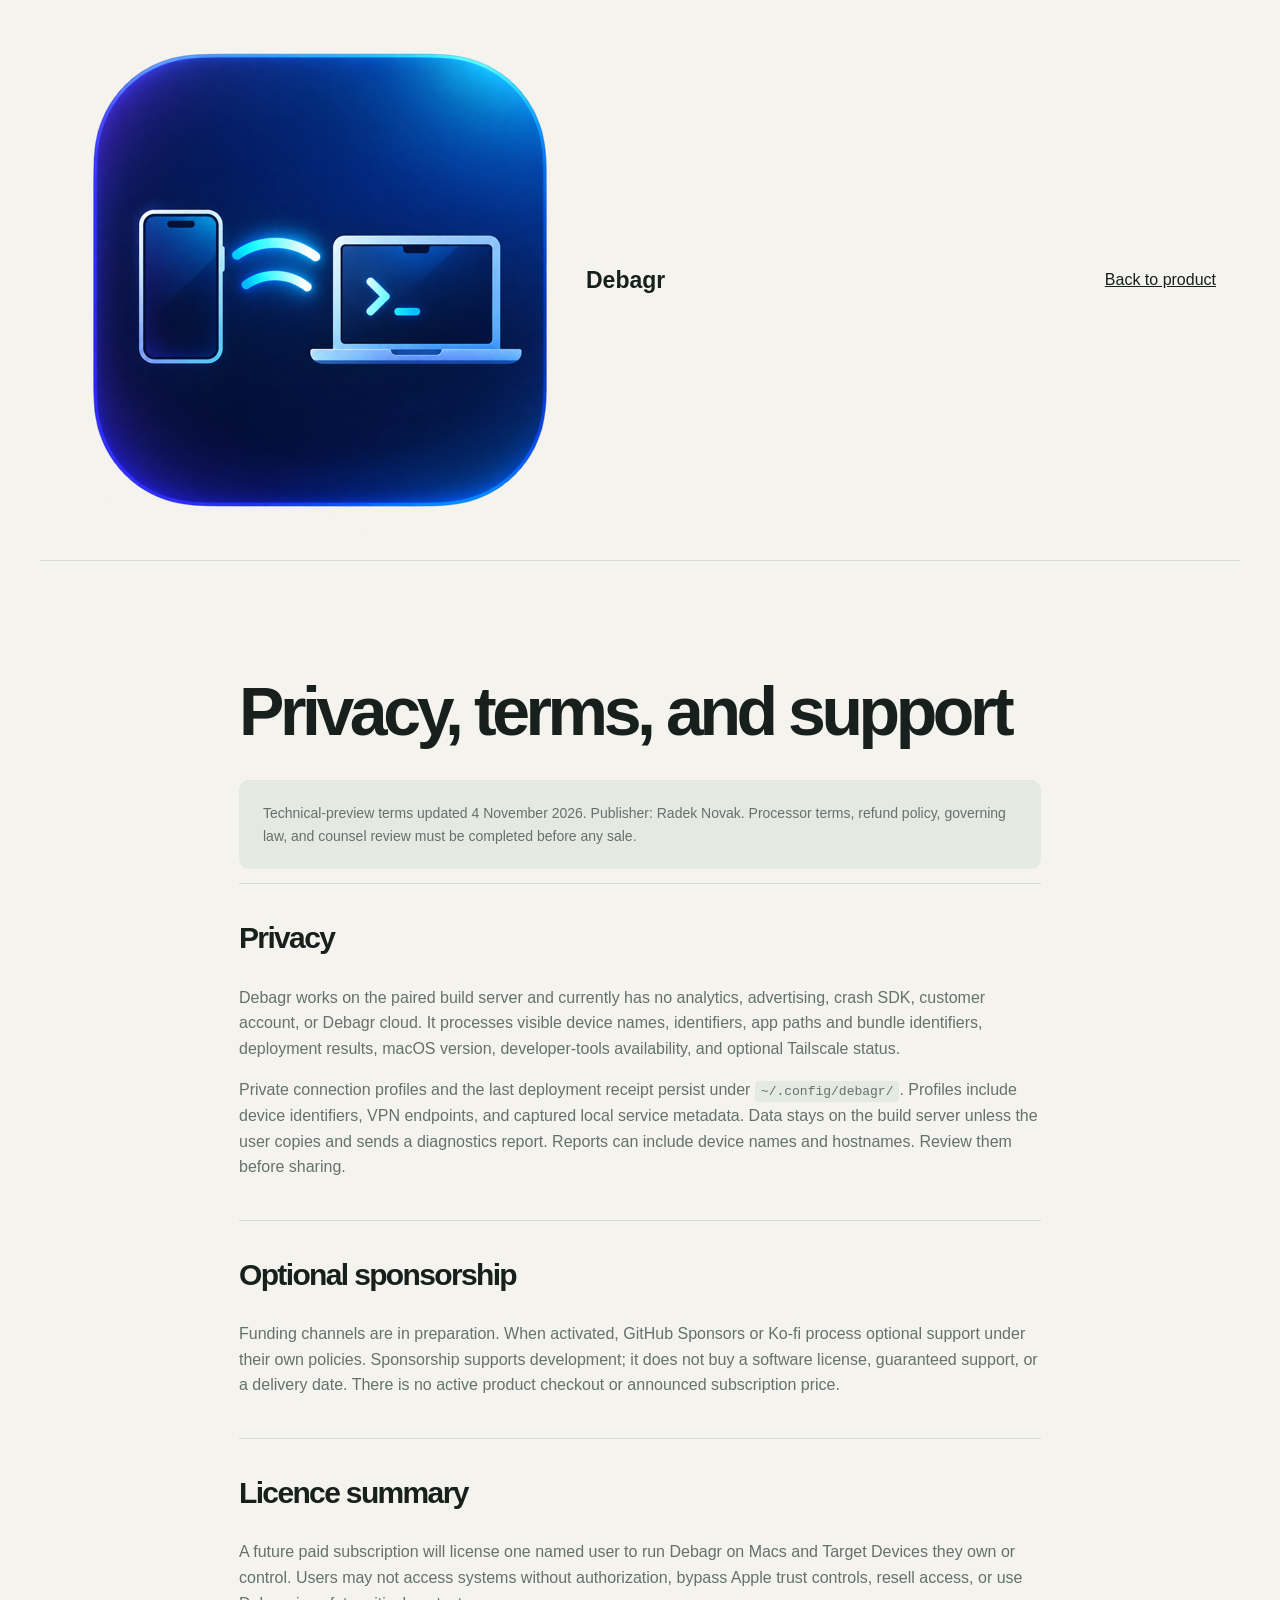
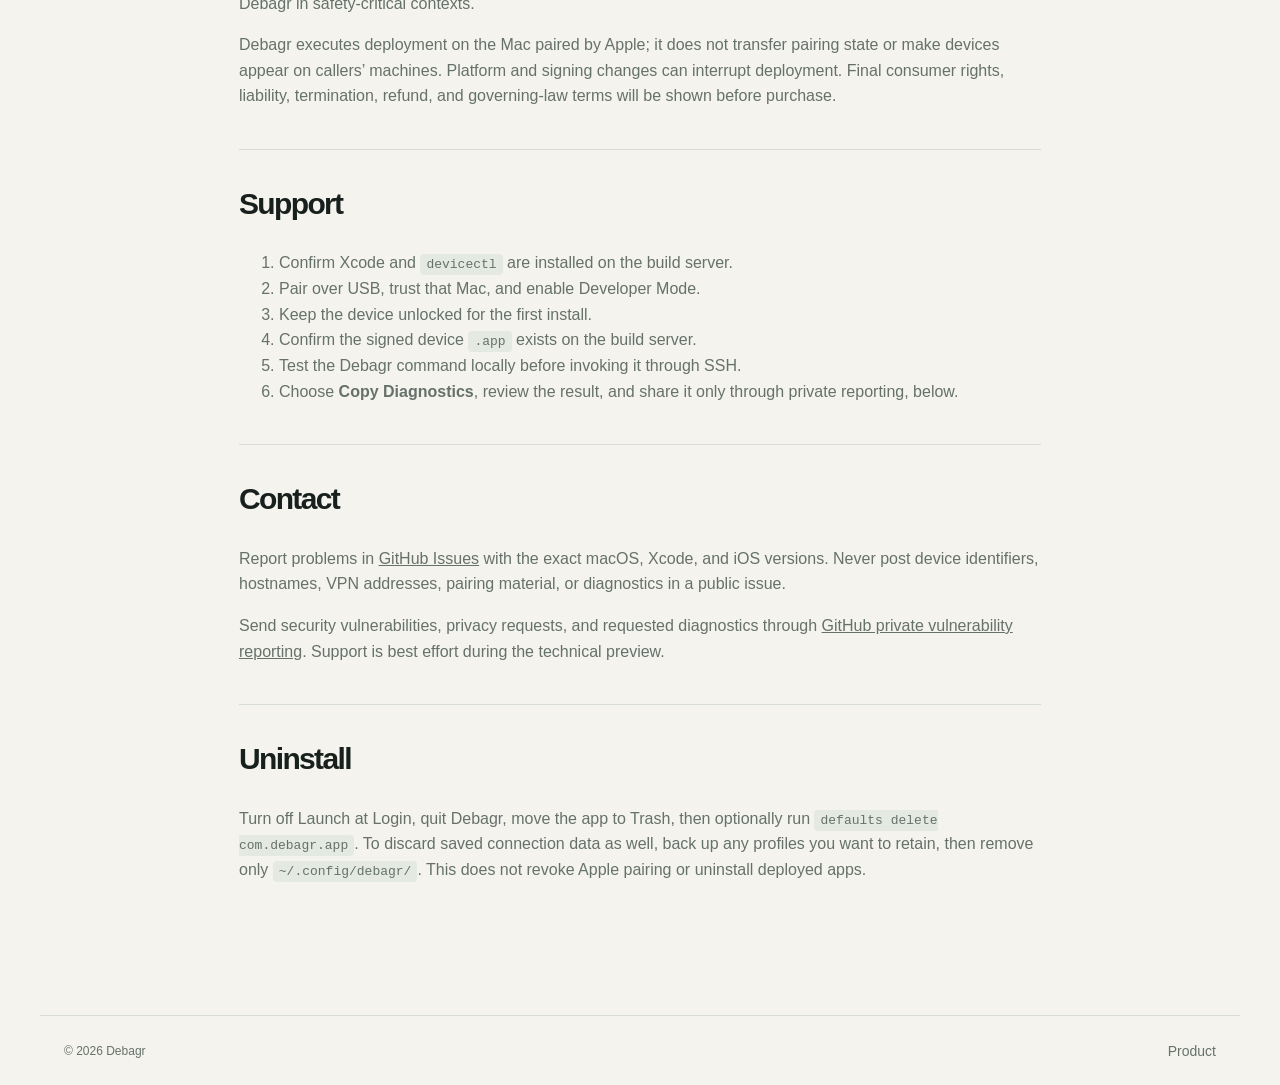
==== legal.html @ 0820b7c9 "Publish Debagr launch site Static copy of Marketing/site from the Debagr repository for the 0.2.0 te" ====
<!doctype html>
<html lang="en">
  <head>
    <meta charset="utf-8">
    <meta name="viewport" content="width=device-width, initial-scale=1">
    <title>Debagr — privacy, terms, and support</title>
    <link rel="icon" href="assets/app-icon.png">
    <link rel="stylesheet" href="styles.css">
  </head>
  <body>
    <nav><a class="brand" href="index.html"><img src="assets/app-icon.png" alt="">Debagr</a><a href="index.html">Back to product</a></nav>
    <main class="legal">
      <h1>Privacy, terms, and support</h1>
      <p class="warning">Technical-preview terms updated 4 November 2026. Publisher: Radek Novak. Processor terms, refund policy, governing law, and counsel review must be completed before any sale.</p>

      <section><h2>Privacy</h2><p>Debagr works on the paired build server and currently has no analytics, advertising, crash SDK, customer account, or Debagr cloud. It processes visible device names, identifiers, app paths and bundle identifiers, deployment results, macOS version, developer-tools availability, and optional Tailscale status.</p><p>Private connection profiles and the last deployment receipt persist under <code>~/.config/debagr/</code>. Profiles include device identifiers, VPN endpoints, and captured local service metadata. Data stays on the build server unless the user copies and sends a diagnostics report. Reports can include device names and hostnames. Review them before sharing.</p></section>

      <section><h2>Optional sponsorship</h2><p>Funding channels are in preparation. When activated, GitHub Sponsors or Ko-fi process optional support under their own policies. Sponsorship supports development; it does not buy a software license, guaranteed support, or a delivery date. There is no active product checkout or announced subscription price.</p></section>

      <section><h2>Licence summary</h2><p>A future paid subscription will license one named user to run Debagr on Macs and Target Devices they own or control. Users may not access systems without authorization, bypass Apple trust controls, resell access, or use Debagr in safety-critical contexts.</p><p>Debagr executes deployment on the Mac paired by Apple; it does not transfer pairing state or make devices appear on callers’ machines. Platform and signing changes can interrupt deployment. Final consumer rights, liability, termination, refund, and governing-law terms will be shown before purchase.</p></section>

      <section><h2>Support</h2><ol><li>Confirm Xcode and <code>devicectl</code> are installed on the build server.</li><li>Pair over USB, trust that Mac, and enable Developer Mode.</li><li>Keep the device unlocked for the first install.</li><li>Confirm the signed device <code>.app</code> exists on the build server.</li><li>Test the Debagr command locally before invoking it through SSH.</li><li>Choose <strong>Copy Diagnostics</strong>, review the result, and share it only through private reporting, below.</li></ol></section>

      <section><h2>Contact</h2><p>Report problems in <a href="https://github.com/radeknovis/homebrew-debagr/issues">GitHub Issues</a> with the exact macOS, Xcode, and iOS versions. Never post device identifiers, hostnames, VPN addresses, pairing material, or diagnostics in a public issue.</p><p>Send security vulnerabilities, privacy requests, and requested diagnostics through <a href="https://github.com/radeknovis/homebrew-debagr/security/advisories/new">GitHub private vulnerability reporting</a>. Support is best effort during the technical preview.</p></section>

      <section><h2>Uninstall</h2><p>Turn off Launch at Login, quit Debagr, move the app to Trash, then optionally run <code>defaults delete com.debagr.app</code>. To discard saved connection data as well, back up any profiles you want to retain, then remove only <code>~/.config/debagr/</code>. This does not revoke Apple pairing or uninstall deployed apps.</p></section>
    </main>
    <footer><span>© 2026 Debagr</span><a href="index.html">Product</a></footer>
  </body>
</html>
---- styles.css ----
:root {
  color-scheme:light;
  --bg:#f4f3ee;
  --ink:#18201e;
  --muted:#66716b;
  --blue:#245be8;
  --line:#d7dcd8;
  --max:1200px;
  font-family:-apple-system,BlinkMacSystemFont,"Helvetica Neue",sans-serif
}
* {
  box-sizing:border-box
}
body {
  margin:0;
  background:var(--bg);
  color:var(--ink);
  line-height:1.6
}
a {
  color:inherit
}
img {
  max-width:100%;
  height:auto
}
nav,footer {
  max-width:var(--max);
  margin:auto;
  padding:24px;
  display:flex;
  align-items:center;
  justify-content:space-between;
  gap:24px
}
nav {
  border-bottom:1px solid var(--line)
}
.brand {
  display:flex;
  align-items:center;
  gap:10px;
  text-decoration:none;
  font-weight:750;
  font-size:23px
}
.brand img {
  border-radius:9px
}
.nav-links {
  display:flex;
  gap:24px
}
.nav-links a,footer a {
  font-size:14px;
  text-decoration:none
}
.badge {
  font-size:12px;
  color:var(--blue);
  background:#e3e9f8;
  border-radius:24px;
  padding:7px 14px;
  white-space:nowrap
}
.hero,.section,.legal {
  max-width:var(--max);
  margin:auto;
  padding:92px 24px
}
.hero {
  padding-top:78px
}
.eyebrow,.section-heading span {
  font-size:12px;
  font-weight:700;
  letter-spacing:.11em;
  text-transform:uppercase;
  color:var(--blue)
}
h1 {
  font-size:clamp(54px,7.8vw,108px);
  line-height:1.02;
  letter-spacing:-.065em;
  font-weight:650;
  margin:24px 0 30px
}
h1 em {
  font-style:normal;
  color:var(--blue)
}
h2 {
  font-size:clamp(38px,5.2vw,66px);
  line-height:1.08;
  letter-spacing:-.055em;
  font-weight:650;
  margin:14px 0 30px
}
h3 {
  font-size:23px;
  letter-spacing:-.025em;
  margin:35px 0 12px
}
.lede {
  font-size:22px;
  line-height:1.5;
  max-width:720px;
  color:var(--muted)
}
.actions {
  display:flex;
  align-items:center;
  gap:28px;
  margin:30px 0 14px;
  flex-wrap:wrap
}
.button {
  display:inline-block;
  background:var(--blue);
  color:white;
  border-radius:9px;
  padding:13px 20px;
  font-weight:600;
  text-decoration:none;
  font-size:15px
}
.button:hover {
  background:#164acb
}
.button[aria-disabled=true] {
  background:#dfe3df;
  color:#535d56
}
.text-link {
  font-size:15px;
  text-underline-offset:5px
}
.fine,figcaption {
  font-size:12px;
  color:var(--muted)
}
figure {
  margin:0
}
.product-shot {
  margin:60px auto 0;
  max-width:1000px
}
.product-shot img,.showcase img {
  display:block;
  border:1px solid var(--line);
  border-radius:14px;
  box-shadow:0 25px 65px #263b2b10
}
figcaption {
  margin-top:14px
}
.section {
  border-top:1px solid var(--line)
}
.grid {
  display:grid;
  gap:40px
}
.grid.three {
  grid-template-columns:repeat(3,1fr)
}
.grid article b {
  font-size:12px;
  color:var(--blue);
  letter-spacing:.08em
}
.grid p,.showcase p,.availability p {
  color:var(--muted);
  font-size:16px
}
.showcase {
  display:grid;
  grid-template-columns:.8fr 1.2fr;
  gap:54px;
  align-items:center
}
.showcase h2 {
  font-size:clamp(34px,4.5vw,56px)
}
video {
  display:block;
  width:100%;
  border:1px solid var(--line);
  border-radius:12px;
  background:white
}
details {
  font-size:14px;
  color:var(--muted);
  max-width:780px
}
summary {
  cursor:pointer
}
.requirements {
  padding:0;
  list-style:none;
  display:grid;
  grid-template-columns:1fr 1fr;
  gap:30px 60px
}
.requirements li {
  padding-top:18px;
  border-top:1px solid var(--line)
}
.requirements strong,.requirements span {
  display:block
}
.requirements span {
  margin-top:8px;
  font-size:15px;
  color:var(--muted)
}
.warning {
  padding:22px 24px;
  border-radius:10px;
  background:#e4e9e2;
  margin-top:34px;
  font-size:14px
}
.availability {
  display:grid;
  grid-template-columns:1fr 1fr;
  gap:50px;
  align-items:start
}
.availability h2 {
  margin-bottom:0
}
.availability .button {
  font-size:13px
}
.left {
  gap:20px
}
footer {
  border-top:1px solid var(--line);
  color:var(--muted);
  font-size:12px
}
.disclaimer {
  text-align:center;
  color:var(--muted);
  font-size:11px;
  margin:12px 24px 30px
}
.legal {
  max-width:850px
}
.legal h1 {
  font-size:68px
}
.legal section {
  border-top:1px solid var(--line);
  padding:24px 0
}
.legal section h2 {
  font-size:30px
}
.legal p,.legal li {
  color:var(--muted)
}
code {
  background:#e4e9e2;
  padding:3px 6px;
  border-radius:4px
}
.skip-link {
  position:absolute;
  left:16px;
  top:-60px;
  padding:8px 14px;
  background:white;
  z-index:10
}
.skip-link:focus {
  top:8px
}
:focus-visible {
  outline:3px solid var(--blue);
  outline-offset:4px
}
@media(max-width:760px) {
  nav {
    flex-wrap:wrap;
    gap:14px
  }
  .nav-links {
    order:3;
    width:100%;
    gap:20px
  }
  .nav-links a {
    font-size:12px
  }
  .hero,.section,.legal {
    padding-top:55px;
    padding-bottom:55px
  }
  h1 {
    font-size:clamp(48px,9.5vw,70px)
  }
  .lede {
    font-size:19px
  }
  .grid.three,.showcase,.requirements,.availability {
    grid-template-columns:1fr
  }
  .grid {
    gap:26px
  }
  h3 {
    margin-top:18px
  }
  .showcase {
    gap:30px
  }
  .availability {
    gap:10px
  }
  .actions {
    gap:20px
  }
  .product-shot {
    margin-top:40px
  }
  footer {
    flex-wrap:wrap
  }
  .legal h1 {
    font-size:48px
  }
}
@media(prefers-reduced-motion:reduce) {
  * {
    scroll-behavior:auto!important
  }
}
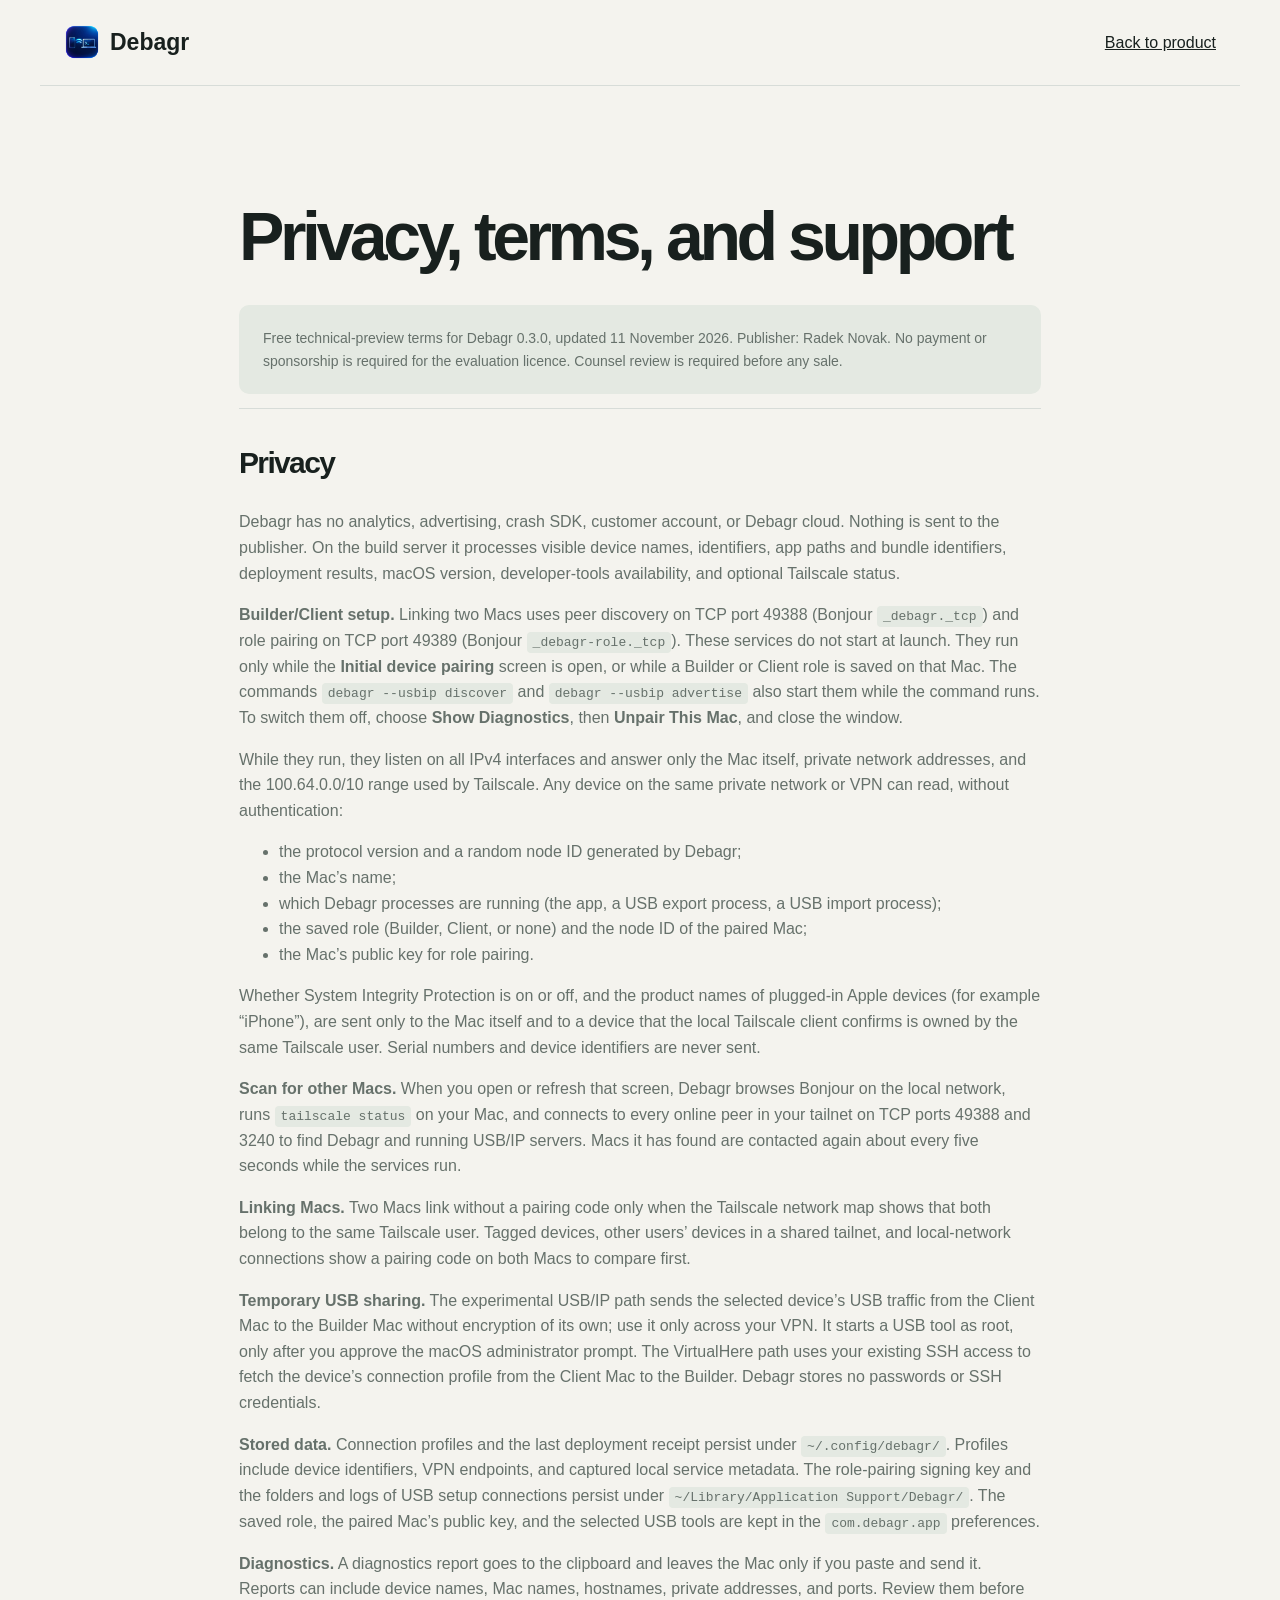
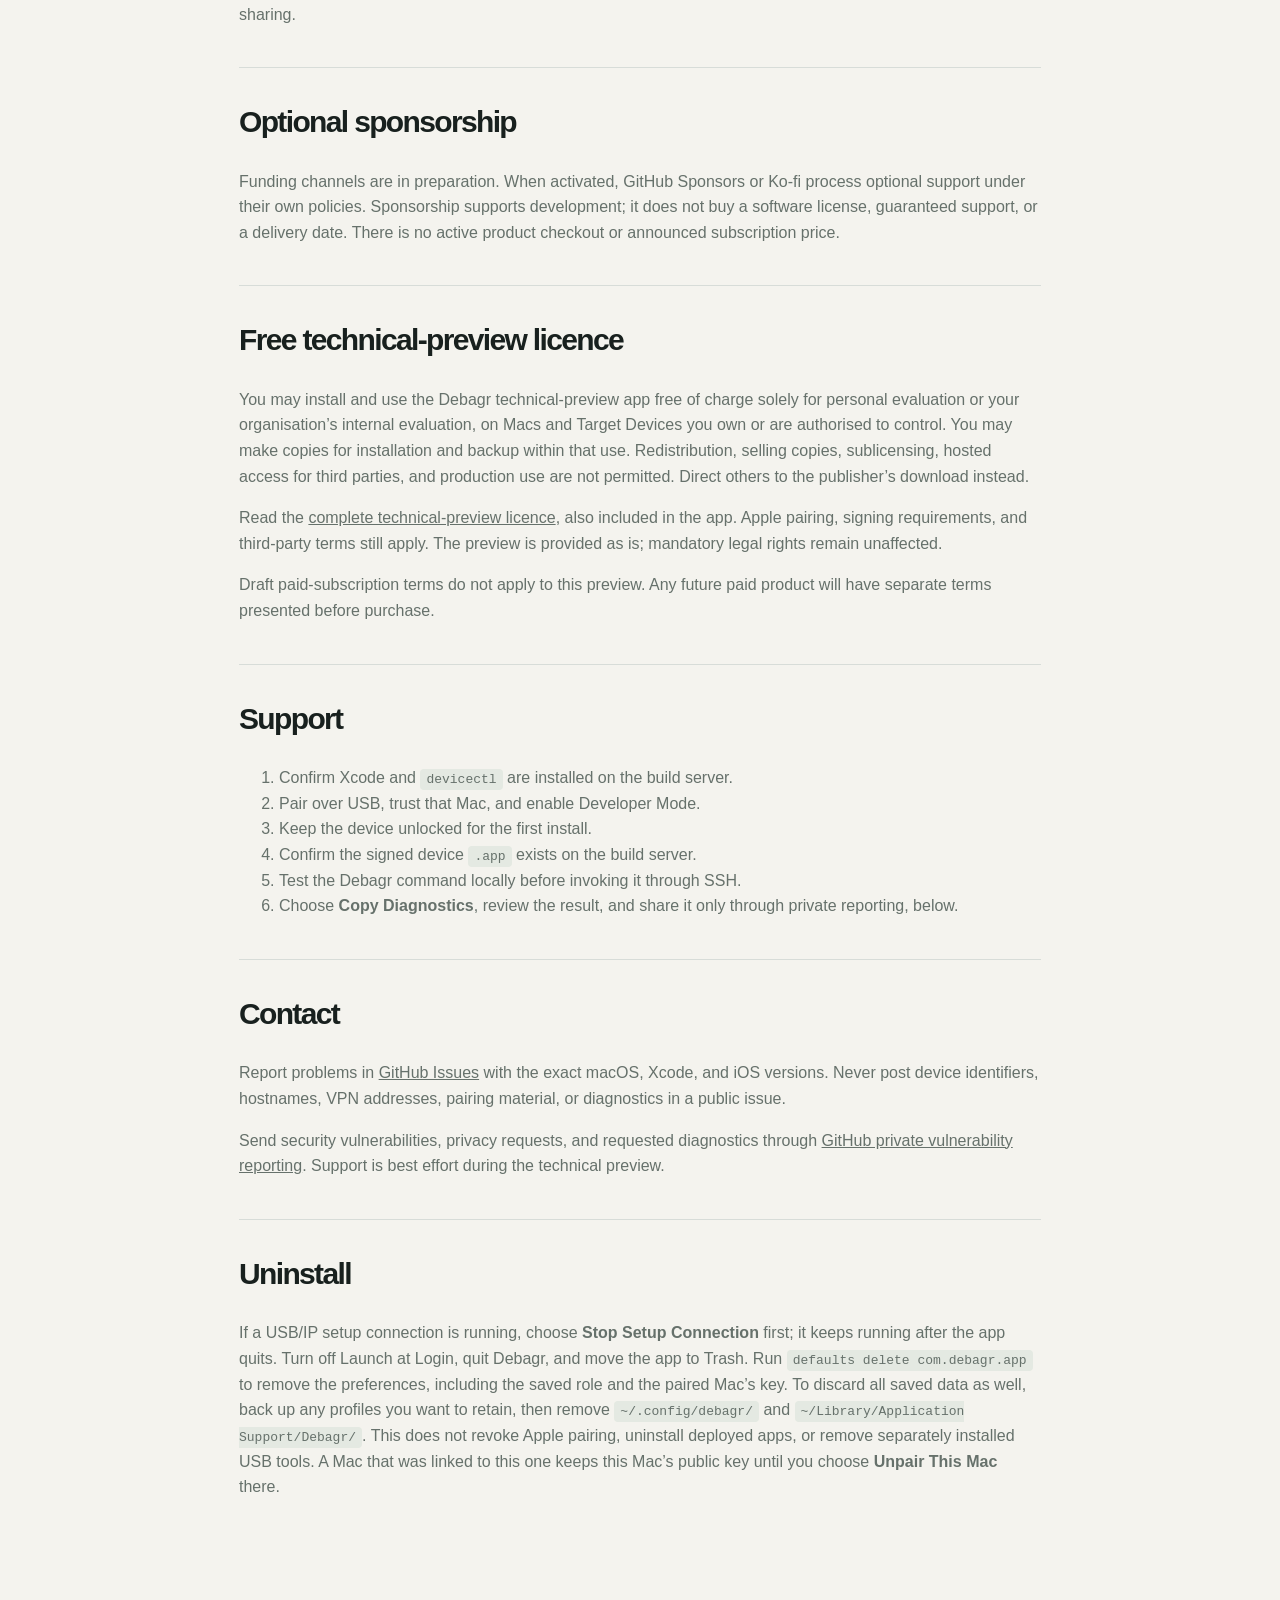
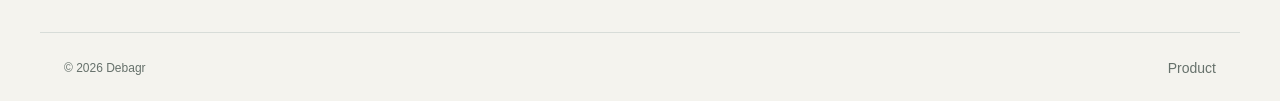
==== commit a2e97590: "Publish Debagr 0.3.0 site" ====
--- a/legal.html
+++ b/legal.html
@@ -11,19 +11,19 @@
     <nav><a class="brand" href="index.html"><img src="assets/app-icon.png" alt="">Debagr</a><a href="index.html">Back to product</a></nav>
     <main class="legal">
       <h1>Privacy, terms, and support</h1>
-      <p class="warning">Technical-preview terms updated 4 November 2026. Publisher: Radek Novak. Processor terms, refund policy, governing law, and counsel review must be completed before any sale.</p>
+      <p class="warning">Free technical-preview terms for Debagr 0.3.0, updated 11 November 2026. Publisher: Radek Novak. No payment or sponsorship is required for the evaluation licence. Counsel review is required before any sale.</p>
 
-      <section><h2>Privacy</h2><p>Debagr works on the paired build server and currently has no analytics, advertising, crash SDK, customer account, or Debagr cloud. It processes visible device names, identifiers, app paths and bundle identifiers, deployment results, macOS version, developer-tools availability, and optional Tailscale status.</p><p>Private connection profiles and the last deployment receipt persist under <code>~/.config/debagr/</code>. Profiles include device identifiers, VPN endpoints, and captured local service metadata. Data stays on the build server unless the user copies and sends a diagnostics report. Reports can include device names and hostnames. Review them before sharing.</p></section>
+      <section><h2>Privacy</h2><p>Debagr has no analytics, advertising, crash SDK, customer account, or Debagr cloud. Nothing is sent to the publisher. On the build server it processes visible device names, identifiers, app paths and bundle identifiers, deployment results, macOS version, developer-tools availability, and optional Tailscale status.</p><p><strong>Builder/Client setup.</strong> Linking two Macs uses peer discovery on TCP port 49388 (Bonjour <code>_debagr._tcp</code>) and role pairing on TCP port 49389 (Bonjour <code>_debagr-role._tcp</code>). These services do not start at launch. They run only while the <strong>Initial device pairing</strong> screen is open, or while a Builder or Client role is saved on that Mac. The commands <code>debagr --usbip discover</code> and <code>debagr --usbip advertise</code> also start them while the command runs. To switch them off, choose <strong>Show Diagnostics</strong>, then <strong>Unpair This Mac</strong>, and close the window.</p><p>While they run, they listen on all IPv4 interfaces and answer only the Mac itself, private network addresses, and the 100.64.0.0/10 range used by Tailscale. Any device on the same private network or VPN can read, without authentication:</p><ul><li>the protocol version and a random node ID generated by Debagr;</li><li>the Mac’s name;</li><li>which Debagr processes are running (the app, a USB export process, a USB import process);</li><li>the saved role (Builder, Client, or none) and the node ID of the paired Mac;</li><li>the Mac’s public key for role pairing.</li></ul><p>Whether System Integrity Protection is on or off, and the product names of plugged-in Apple devices (for example “iPhone”), are sent only to the Mac itself and to a device that the local Tailscale client confirms is owned by the same Tailscale user. Serial numbers and device identifiers are never sent.</p><p><strong>Scan for other Macs.</strong> When you open or refresh that screen, Debagr browses Bonjour on the local network, runs <code>tailscale status</code> on your Mac, and connects to every online peer in your tailnet on TCP ports 49388 and 3240 to find Debagr and running USB/IP servers. Macs it has found are contacted again about every five seconds while the services run.</p><p><strong>Linking Macs.</strong> Two Macs link without a pairing code only when the Tailscale network map shows that both belong to the same Tailscale user. Tagged devices, other users’ devices in a shared tailnet, and local-network connections show a pairing code on both Macs to compare first.</p><p><strong>Temporary USB sharing.</strong> The experimental USB/IP path sends the selected device’s USB traffic from the Client Mac to the Builder Mac without encryption of its own; use it only across your VPN. It starts a USB tool as root, only after you approve the macOS administrator prompt. The VirtualHere path uses your existing SSH access to fetch the device’s connection profile from the Client Mac to the Builder. Debagr stores no passwords or SSH credentials.</p><p><strong>Stored data.</strong> Connection profiles and the last deployment receipt persist under <code>~/.config/debagr/</code>. Profiles include device identifiers, VPN endpoints, and captured local service metadata. The role-pairing signing key and the folders and logs of USB setup connections persist under <code>~/Library/Application Support/Debagr/</code>. The saved role, the paired Mac’s public key, and the selected USB tools are kept in the <code>com.debagr.app</code> preferences.</p><p><strong>Diagnostics.</strong> A diagnostics report goes to the clipboard and leaves the Mac only if you paste and send it. Reports can include device names, Mac names, hostnames, private addresses, and ports. Review them before sharing.</p></section>
 
       <section><h2>Optional sponsorship</h2><p>Funding channels are in preparation. When activated, GitHub Sponsors or Ko-fi process optional support under their own policies. Sponsorship supports development; it does not buy a software license, guaranteed support, or a delivery date. There is no active product checkout or announced subscription price.</p></section>
 
-      <section><h2>Licence summary</h2><p>A future paid subscription will license one named user to run Debagr on Macs and Target Devices they own or control. Users may not access systems without authorization, bypass Apple trust controls, resell access, or use Debagr in safety-critical contexts.</p><p>Debagr executes deployment on the Mac paired by Apple; it does not transfer pairing state or make devices appear on callers’ machines. Platform and signing changes can interrupt deployment. Final consumer rights, liability, termination, refund, and governing-law terms will be shown before purchase.</p></section>
+      <section><h2>Free technical-preview licence</h2><p>You may install and use the Debagr technical-preview app free of charge solely for personal evaluation or your organisation’s internal evaluation, on Macs and Target Devices you own or are authorised to control. You may make copies for installation and backup within that use. Redistribution, selling copies, sublicensing, hosted access for third parties, and production use are not permitted. Direct others to the publisher’s download instead.</p><p>Read the <a href="preview-licence.txt">complete technical-preview licence</a>, also included in the app. Apple pairing, signing requirements, and third-party terms still apply. The preview is provided as is; mandatory legal rights remain unaffected.</p><p>Draft paid-subscription terms do not apply to this preview. Any future paid product will have separate terms presented before purchase.</p></section>
 
       <section><h2>Support</h2><ol><li>Confirm Xcode and <code>devicectl</code> are installed on the build server.</li><li>Pair over USB, trust that Mac, and enable Developer Mode.</li><li>Keep the device unlocked for the first install.</li><li>Confirm the signed device <code>.app</code> exists on the build server.</li><li>Test the Debagr command locally before invoking it through SSH.</li><li>Choose <strong>Copy Diagnostics</strong>, review the result, and share it only through private reporting, below.</li></ol></section>
 
       <section><h2>Contact</h2><p>Report problems in <a href="https://github.com/radeknovis/homebrew-debagr/issues">GitHub Issues</a> with the exact macOS, Xcode, and iOS versions. Never post device identifiers, hostnames, VPN addresses, pairing material, or diagnostics in a public issue.</p><p>Send security vulnerabilities, privacy requests, and requested diagnostics through <a href="https://github.com/radeknovis/homebrew-debagr/security/advisories/new">GitHub private vulnerability reporting</a>. Support is best effort during the technical preview.</p></section>
 
-      <section><h2>Uninstall</h2><p>Turn off Launch at Login, quit Debagr, move the app to Trash, then optionally run <code>defaults delete com.debagr.app</code>. To discard saved connection data as well, back up any profiles you want to retain, then remove only <code>~/.config/debagr/</code>. This does not revoke Apple pairing or uninstall deployed apps.</p></section>
+      <section><h2>Uninstall</h2><p>If a USB/IP setup connection is running, choose <strong>Stop Setup Connection</strong> first; it keeps running after the app quits. Turn off Launch at Login, quit Debagr, and move the app to Trash. Run <code>defaults delete com.debagr.app</code> to remove the preferences, including the saved role and the paired Mac’s key. To discard all saved data as well, back up any profiles you want to retain, then remove <code>~/.config/debagr/</code> and <code>~/Library/Application Support/Debagr/</code>. This does not revoke Apple pairing, uninstall deployed apps, or remove separately installed USB tools. A Mac that was linked to this one keeps this Mac’s public key until you choose <strong>Unpair This Mac</strong> there.</p></section>
     </main>
     <footer><span>© 2026 Debagr</span><a href="index.html">Product</a></footer>
   </body>
--- a/styles.css
+++ b/styles.css
@@ -342,3 +342,7 @@
     scroll-behavior:auto!important
   }
 }
+
+.brand img { width: 36px; height: 36px; object-fit: contain; }
+
+.legal code { overflow-wrap: anywhere; white-space: normal; }
